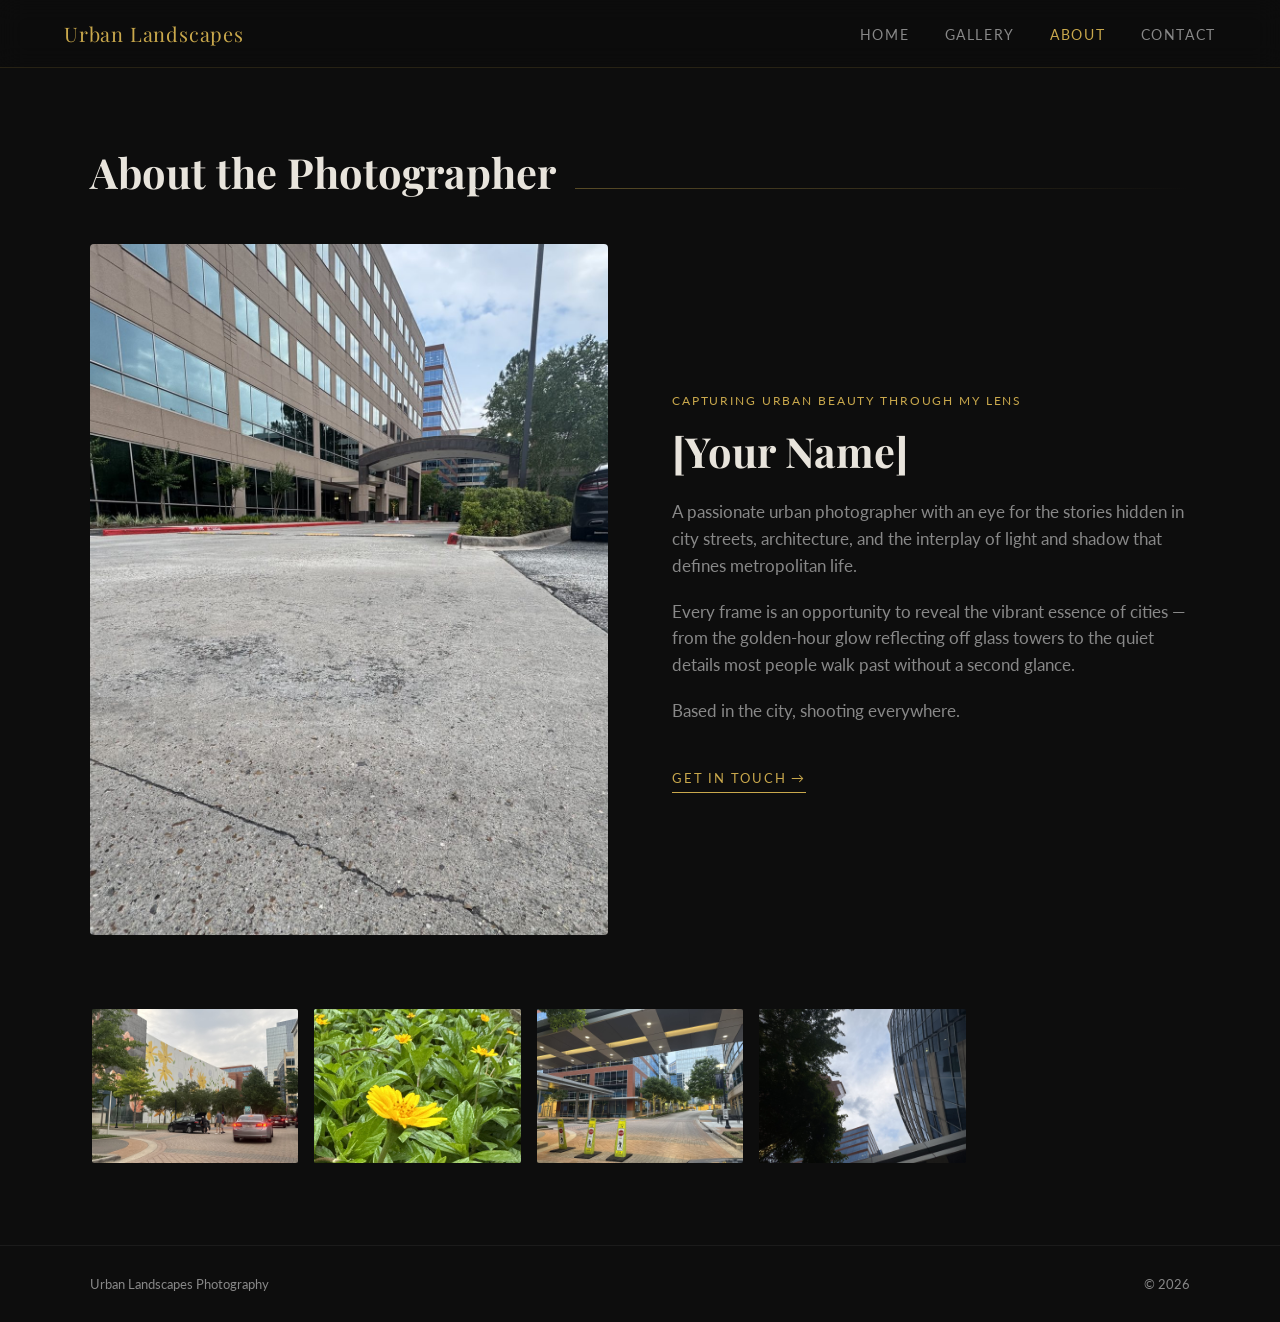
==== about.html @ cf636e56 "Initial commit: Urban Landscapes photography portfolio - 4-page site: Home, Gallery, About, Contact " ====
<!DOCTYPE html>
<html lang="en">
<head>
  <meta charset="UTF-8">
  <meta name="viewport" content="width=device-width, initial-scale=1.0">
  <title>About | Urban Landscapes</title>
  <link rel="preconnect" href="https://fonts.googleapis.com">
  <link rel="preconnect" href="https://fonts.gstatic.com" crossorigin>
  <link href="https://fonts.googleapis.com/css2?family=Playfair+Display:wght@700&family=Lato:wght@300;400&display=swap" rel="stylesheet">
  <link rel="stylesheet" href="css/style.css">
</head>
<body>

  <nav>
    <span class="nav-logo">Urban Landscapes</span>
    <ul class="nav-links">
      <li><a href="index.html">Home</a></li>
      <li><a href="gallery.html">Gallery</a></li>
      <li><a href="about.html">About</a></li>
      <li><a href="contact.html">Contact</a></li>
    </ul>
  </nav>

  <main class="page">
    <section class="section">
      <div class="section-header">
        <h2>About the Photographer</h2>
        <div class="section-line"></div>
      </div>

      <div class="about-grid">
        <div class="about-photo">
          <img src="images/IMG_1566.jpg" alt="Urban photography">
        </div>
        <div class="about-text">
          <span class="gold-label">Capturing urban beauty through my lens</span>
          <h2 style="margin-bottom:1.5rem;">[Your Name]</h2>
          <p>
            A passionate urban photographer with an eye for the stories hidden in city streets,
            architecture, and the interplay of light and shadow that defines metropolitan life.
          </p>
          <p>
            Every frame is an opportunity to reveal the vibrant essence of cities —
            from the golden-hour glow reflecting off glass towers to the quiet details
            most people walk past without a second glance.
          </p>
          <p>
            Based in the city, shooting everywhere.
          </p>
          <a href="contact.html" style="
            display:inline-block;
            margin-top:1.5rem;
            font-size:0.8rem;
            letter-spacing:0.14em;
            text-transform:uppercase;
            border-bottom:1px solid var(--gold);
            color:var(--gold);
            padding-bottom:3px;
          ">Get in touch →</a>
        </div>
      </div>

      <!-- Secondary photo strip -->
      <div style="margin-top:72px;">
        <div class="thumb-grid" style="grid-template-columns:repeat(auto-fill,minmax(200px,1fr)); gap:12px;">
          <div class="thumb" style="aspect-ratio:4/3;" onclick="window.location='gallery.html'">
            <img src="images/IMG_1589.jpg" alt="Urban scene" loading="lazy">
          </div>
          <div class="thumb" style="aspect-ratio:4/3;" onclick="window.location='gallery.html'">
            <img src="images/IMG_1612.jpg" alt="Urban floral" loading="lazy">
          </div>
          <div class="thumb" style="aspect-ratio:4/3;" onclick="window.location='gallery.html'">
            <img src="images/IMG_1615.jpg" alt="City street" loading="lazy">
          </div>
          <div class="thumb" style="aspect-ratio:4/3;" onclick="window.location='gallery.html'">
            <img src="images/IMG_1616.jpg" alt="Urban landscape" loading="lazy">
          </div>
        </div>
      </div>
    </section>
  </main>

  <footer>
    <span>Urban Landscapes Photography</span>
    <span>© 2026</span>
  </footer>

  <script src="js/gallery.js"></script>
</body>
</html>
---- css/style.css ----
/* ── Reset & Base ───────────────────────────────────── */
*, *::before, *::after { box-sizing: border-box; margin: 0; padding: 0; }

:root {
  --bg: #0d0d0d;
  --surface: #161616;
  --gold: #c9a84c;
  --gold-light: #e8c97a;
  --text: #e8e4dc;
  --muted: #888;
  --nav-h: 68px;
  --radius: 4px;
  --transition: 0.35s cubic-bezier(0.4, 0, 0.2, 1);
}

html { scroll-behavior: smooth; }

body {
  background: var(--bg);
  color: var(--text);
  font-family: 'Lato', sans-serif;
  font-size: 16px;
  line-height: 1.6;
  min-height: 100vh;
}

a { color: inherit; text-decoration: none; }
img { display: block; max-width: 100%; }

/* ── Typography ─────────────────────────────────────── */
h1, h2, h3 { font-family: 'Playfair Display', serif; font-weight: 700; line-height: 1.15; }
h1 { font-size: clamp(2.2rem, 6vw, 4.5rem); }
h2 { font-size: clamp(1.6rem, 4vw, 2.6rem); }
h3 { font-size: 1.2rem; }

/* ── Navigation ─────────────────────────────────────── */
nav {
  position: fixed; top: 0; left: 0; right: 0; z-index: 100;
  height: var(--nav-h);
  display: flex; align-items: center; justify-content: space-between;
  padding: 0 5%;
  background: rgba(13,13,13,0.92);
  backdrop-filter: blur(12px);
  border-bottom: 1px solid rgba(201,168,76,0.15);
}

.nav-logo {
  font-family: 'Playfair Display', serif;
  font-size: 1.25rem;
  color: var(--gold);
  letter-spacing: 0.04em;
}

.nav-links { display: flex; gap: 2.2rem; list-style: none; }

.nav-links a {
  font-size: 0.85rem;
  letter-spacing: 0.12em;
  text-transform: uppercase;
  color: var(--muted);
  transition: color var(--transition);
}
.nav-links a:hover,
.nav-links a.active { color: var(--gold); }

/* ── Page wrapper ───────────────────────────────────── */
.page { padding-top: var(--nav-h); }

/* ── Hero (index) ───────────────────────────────────── */
.hero {
  position: relative;
  height: calc(100vh - var(--nav-h));
  min-height: 520px;
  overflow: hidden;
  cursor: pointer;
}

.hero img {
  width: 100%; height: 100%;
  object-fit: cover;
  transition: transform 0.6s ease;
}
.hero:hover img { transform: scale(1.02); }

.hero-overlay {
  position: absolute; inset: 0;
  background: linear-gradient(to top, rgba(0,0,0,0.75) 0%, rgba(0,0,0,0.15) 60%, transparent 100%);
}

.hero-text {
  position: absolute; bottom: 0; left: 0; right: 0;
  padding: 5% 7%;
}
.hero-text h1 {
  color: #fff;
  text-shadow: 0 2px 24px rgba(0,0,0,0.6);
  margin-bottom: 0.5rem;
}
.hero-tagline {
  font-size: clamp(0.9rem, 2vw, 1.1rem);
  color: var(--gold-light);
  letter-spacing: 0.08em;
}

/* ── Section ────────────────────────────────────────── */
.section { padding: 80px 7%; }
.section-header {
  display: flex; align-items: baseline; gap: 1.2rem;
  margin-bottom: 48px;
}
.section-header h2 { color: var(--text); }
.section-line {
  flex: 1; height: 1px;
  background: linear-gradient(to right, rgba(201,168,76,0.4), transparent);
}

/* ── Gallery grid ───────────────────────────────────── */
.gallery-page .featured-wrap {
  margin-bottom: 32px;
  position: relative;
  aspect-ratio: 16/9;
  overflow: hidden;
  border-radius: var(--radius);
  background: #111;
}

.featured-wrap img#featured-img {
  width: 100%; height: 100%;
  object-fit: cover;
  transition: opacity 0.3s ease;
}

.featured-wrap.loading img#featured-img { opacity: 0; }

.featured-caption {
  margin-top: 10px;
  font-size: 0.82rem;
  color: var(--muted);
  letter-spacing: 0.06em;
  text-align: right;
}

.thumb-grid {
  display: grid;
  grid-template-columns: repeat(auto-fill, minmax(160px, 1fr));
  gap: 10px;
}

.thumb {
  aspect-ratio: 4/3;
  overflow: hidden;
  border-radius: var(--radius);
  cursor: pointer;
  border: 2px solid transparent;
  transition: border-color var(--transition), transform var(--transition);
}
.thumb img {
  width: 100%; height: 100%;
  object-fit: cover;
  transition: transform var(--transition);
}
.thumb:hover img { transform: scale(1.06); }
.thumb:hover { border-color: rgba(201,168,76,0.5); }
.thumb.active { border-color: var(--gold); }

/* ── About ──────────────────────────────────────────── */
.about-grid {
  display: grid;
  grid-template-columns: 1fr 1fr;
  gap: 64px;
  align-items: center;
}

.about-photo {
  aspect-ratio: 3/4;
  overflow: hidden;
  border-radius: var(--radius);
}
.about-photo img { width: 100%; height: 100%; object-fit: cover; }

.about-text p {
  color: var(--muted);
  margin-bottom: 1.2rem;
  font-size: 1.05rem;
}

.about-text .gold-label {
  display: inline-block;
  font-size: 0.78rem;
  letter-spacing: 0.15em;
  text-transform: uppercase;
  color: var(--gold);
  margin-bottom: 1rem;
}

/* ── Home thumbnail strip ───────────────────────────── */
.home-strip { padding: 0 7% 80px; }
.home-strip h2 { margin-bottom: 24px; }

/* ── Contact ────────────────────────────────────────── */
.contact-grid {
  display: grid;
  grid-template-columns: 1fr 1fr;
  gap: 64px;
  align-items: start;
}

.contact-photo {
  aspect-ratio: 3/4;
  overflow: hidden;
  border-radius: var(--radius);
}
.contact-photo img { width: 100%; height: 100%; object-fit: cover; }

.contact-info p { color: var(--muted); margin-bottom: 0.5rem; }
.contact-info .gold-label {
  display: inline-block;
  font-size: 0.78rem;
  letter-spacing: 0.15em;
  text-transform: uppercase;
  color: var(--gold);
  margin-bottom: 1.4rem;
}

form { display: flex; flex-direction: column; gap: 16px; margin-top: 2rem; }

input, textarea {
  background: var(--surface);
  border: 1px solid rgba(255,255,255,0.08);
  border-radius: var(--radius);
  color: var(--text);
  font-family: inherit;
  font-size: 0.95rem;
  padding: 12px 16px;
  transition: border-color var(--transition);
  outline: none;
  width: 100%;
}
input:focus, textarea:focus { border-color: var(--gold); }
textarea { resize: vertical; min-height: 120px; }

button[type="submit"] {
  background: transparent;
  border: 1px solid var(--gold);
  border-radius: var(--radius);
  color: var(--gold);
  cursor: pointer;
  font-family: inherit;
  font-size: 0.82rem;
  letter-spacing: 0.14em;
  padding: 13px 28px;
  text-transform: uppercase;
  transition: background var(--transition), color var(--transition);
  align-self: flex-start;
}
button[type="submit"]:hover { background: var(--gold); color: var(--bg); }

/* ── Footer ─────────────────────────────────────────── */
footer {
  border-top: 1px solid rgba(255,255,255,0.06);
  padding: 28px 7%;
  display: flex; align-items: center; justify-content: space-between;
  font-size: 0.8rem; color: var(--muted);
}

/* ── Lightbox ───────────────────────────────────────── */
.lightbox {
  display: none;
  position: fixed; inset: 0; z-index: 999;
  background: rgba(0,0,0,0.94);
  align-items: center; justify-content: center;
  cursor: zoom-out;
}
.lightbox.open { display: flex; }
.lightbox img {
  max-width: 92vw; max-height: 92vh;
  object-fit: contain;
  border-radius: var(--radius);
  box-shadow: 0 24px 80px rgba(0,0,0,0.8);
  cursor: default;
}
.lightbox-close {
  position: absolute; top: 20px; right: 24px;
  font-size: 2rem; color: #fff; cursor: pointer; line-height: 1;
  opacity: 0.7; transition: opacity 0.2s;
}
.lightbox-close:hover { opacity: 1; }

/* ── Responsive ─────────────────────────────────────── */
@media (max-width: 768px) {
  .about-grid, .contact-grid { grid-template-columns: 1fr; gap: 36px; }
  .thumb-grid { grid-template-columns: repeat(auto-fill, minmax(110px, 1fr)); }
  nav { padding: 0 4%; }
  .nav-links { gap: 1.2rem; }
  .section { padding: 56px 5%; }
}

@media (max-width: 480px) {
  .nav-links a { font-size: 0.75rem; letter-spacing: 0.06em; }
  .thumb-grid { grid-template-columns: repeat(3, 1fr); }
}
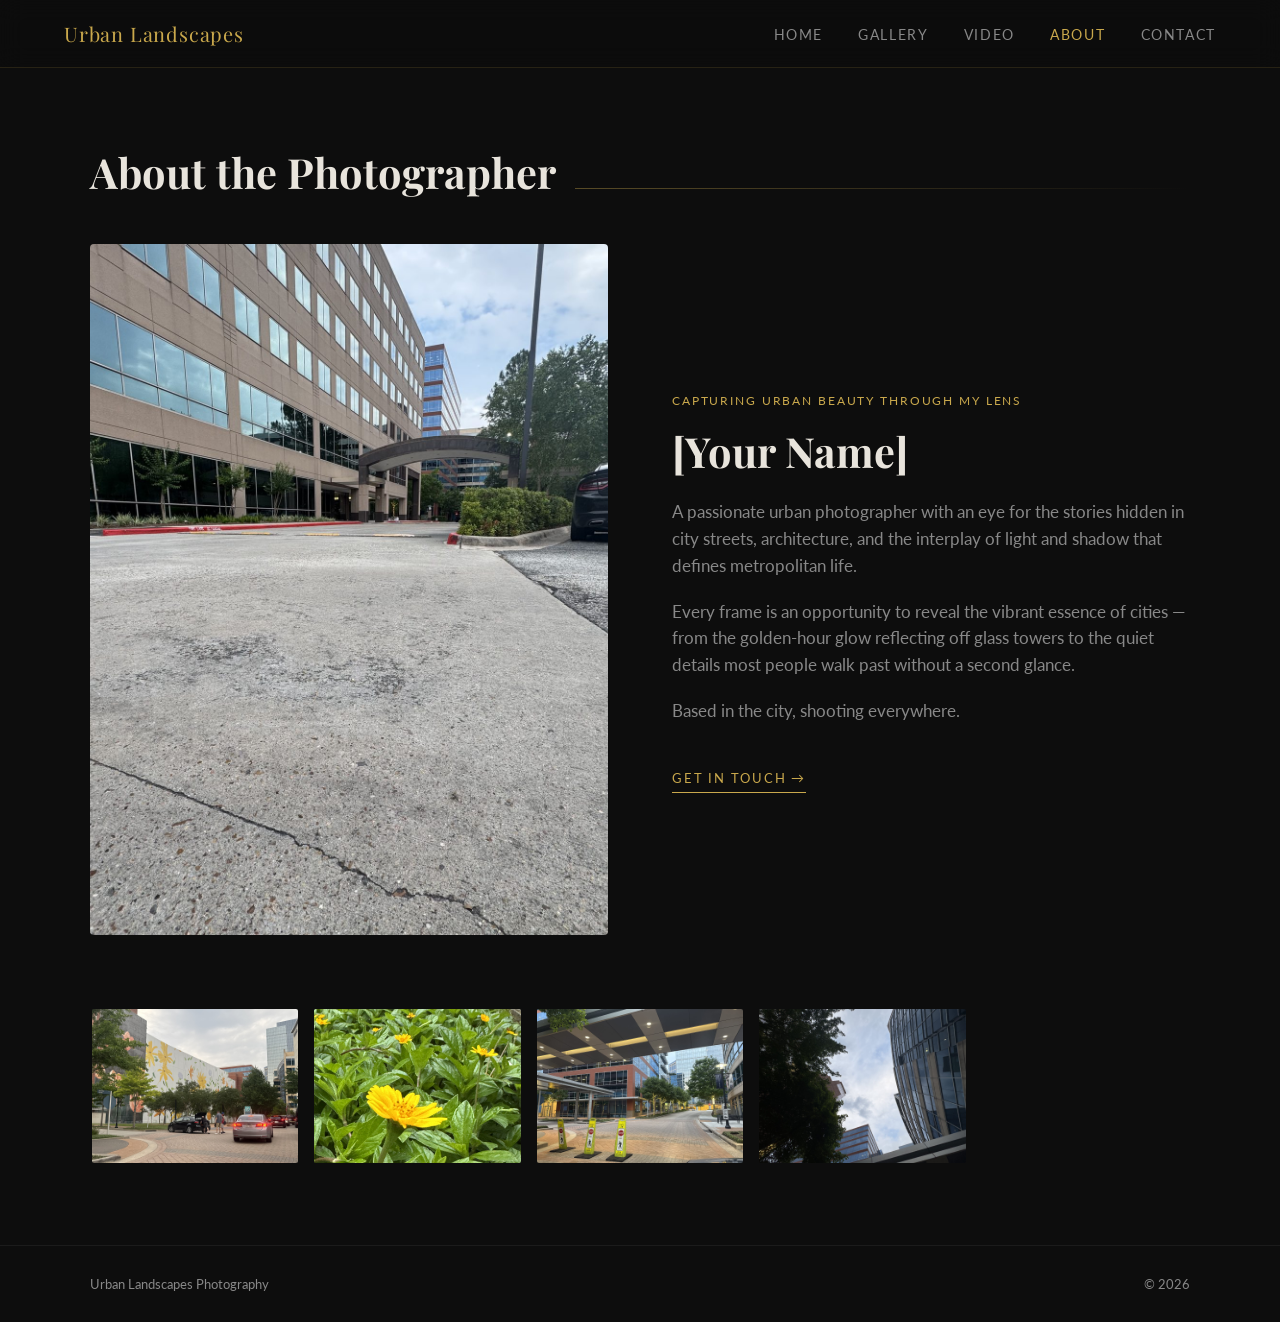
==== commit 627289cf: "Add Video page with YouTube embed, update nav on all pages" ====
--- a/about.html
+++ b/about.html
@@ -16,6 +16,7 @@
     <ul class="nav-links">
       <li><a href="index.html">Home</a></li>
       <li><a href="gallery.html">Gallery</a></li>
+      <li><a href="video.html">Video</a></li>
       <li><a href="about.html">About</a></li>
       <li><a href="contact.html">Contact</a></li>
     </ul>
--- a/css/style.css
+++ b/css/style.css
@@ -114,40 +114,50 @@
   background: linear-gradient(to right, rgba(201,168,76,0.4), transparent);
 }
 
-/* ── Gallery grid ───────────────────────────────────── */
-.gallery-page .featured-wrap {
-  margin-bottom: 32px;
+/* ── Gallery collage ────────────────────────────────── */
+.gallery-page .section {
+  padding-top: 32px;
+  padding-bottom: 48px;
+}
+
+.gallery-page .section-header {
+  margin-bottom: 24px;
+}
+
+.collage {
+  columns: 4;
+  column-gap: 8px;
+}
+
+.collage-item {
+  break-inside: avoid;
+  margin-bottom: 8px;
+  overflow: hidden;
+  border-radius: var(--radius);
+  cursor: zoom-in;
   position: relative;
-  aspect-ratio: 16/9;
-  overflow: hidden;
-  border-radius: var(--radius);
-  background: #111;
-}
-
-.featured-wrap img#featured-img {
-  width: 100%; height: 100%;
-  object-fit: cover;
-  transition: opacity 0.3s ease;
-}
-
-.featured-wrap.loading img#featured-img { opacity: 0; }
-
-.featured-caption {
-  margin-top: 10px;
-  font-size: 0.82rem;
-  color: var(--muted);
-  letter-spacing: 0.06em;
-  text-align: right;
+}
+
+.collage-item img {
+  width: 100%;
+  height: auto;
+  display: block;
+  transition: transform var(--transition), filter var(--transition);
+}
+
+.collage-item:hover img {
+  transform: scale(1.03);
+  filter: brightness(1.08);
 }
 
 .thumb-grid {
   display: grid;
   grid-template-columns: repeat(auto-fill, minmax(160px, 1fr));
-  gap: 10px;
+  gap: 8px;
 }
 
 .thumb {
-  aspect-ratio: 4/3;
+  aspect-ratio: 3/2;
   overflow: hidden;
   border-radius: var(--radius);
   cursor: pointer;
@@ -287,7 +297,9 @@
 .lightbox-close:hover { opacity: 1; }
 
 /* ── Responsive ─────────────────────────────────────── */
+@media (max-width: 1100px) { .collage { columns: 3; } }
 @media (max-width: 768px) {
+  .collage { columns: 2; }
   .about-grid, .contact-grid { grid-template-columns: 1fr; gap: 36px; }
   .thumb-grid { grid-template-columns: repeat(auto-fill, minmax(110px, 1fr)); }
   nav { padding: 0 4%; }
@@ -296,6 +308,7 @@
 }
 
 @media (max-width: 480px) {
+  .collage { columns: 2; }
   .nav-links a { font-size: 0.75rem; letter-spacing: 0.06em; }
   .thumb-grid { grid-template-columns: repeat(3, 1fr); }
 }
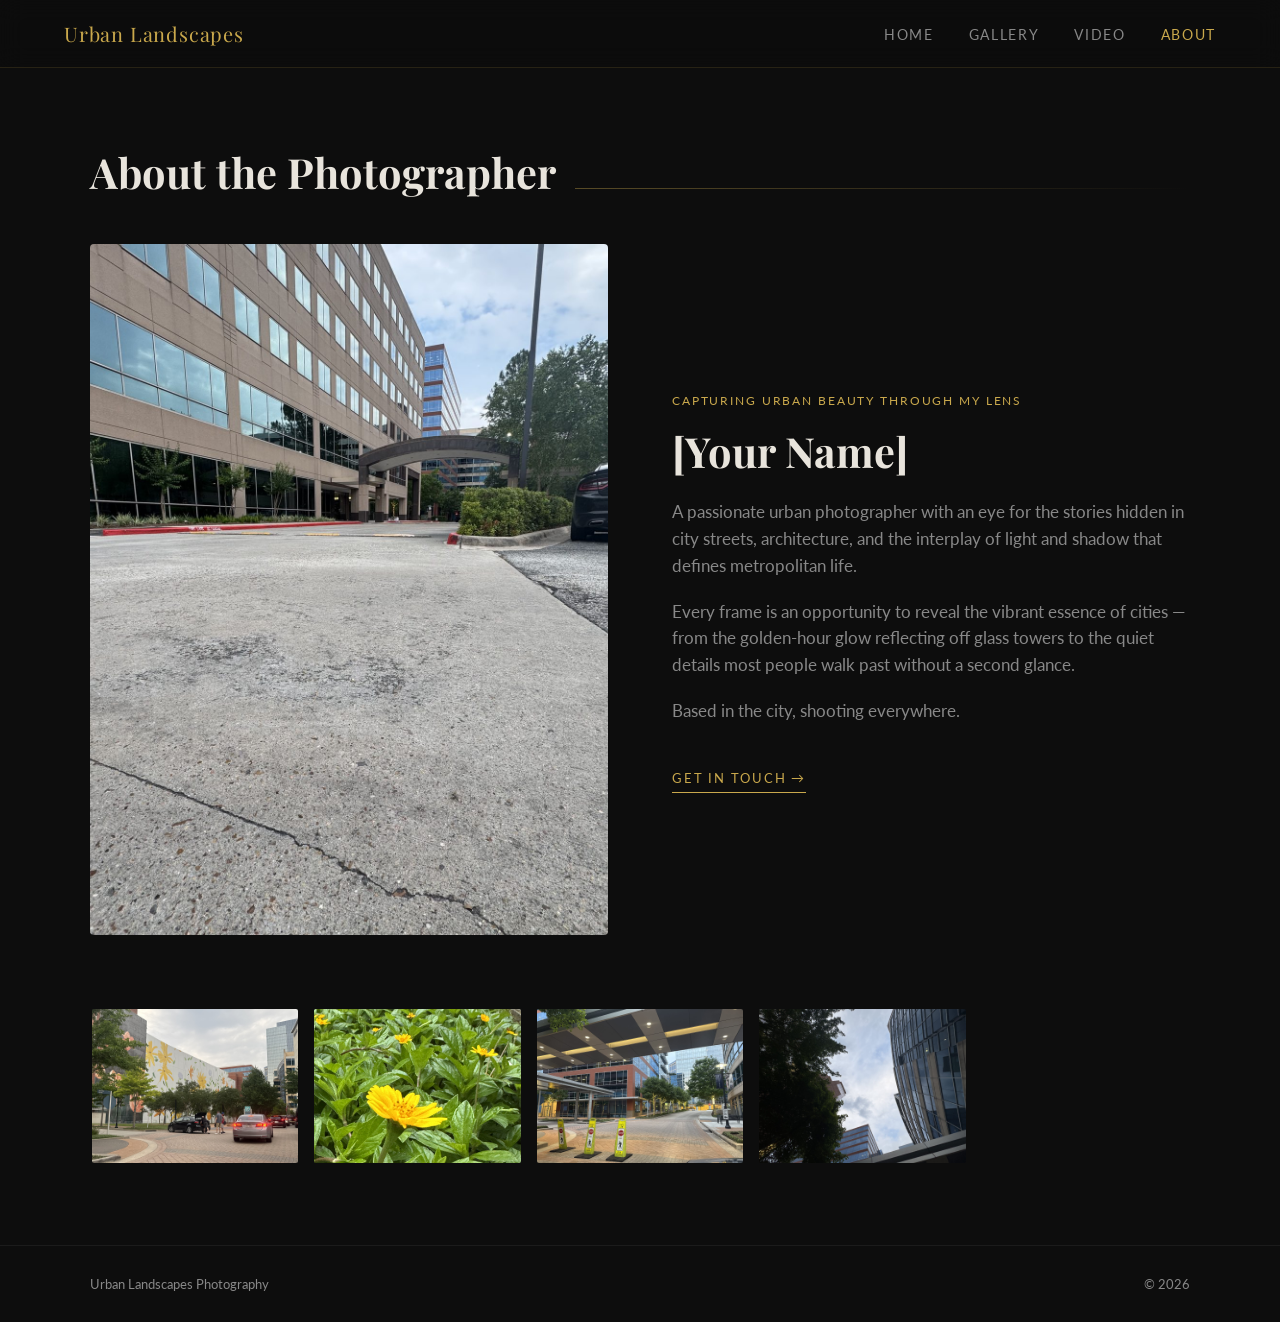
==== commit e29831ee: "Remove Contact page and nav link" ====
--- a/about.html
+++ b/about.html
@@ -18,7 +18,6 @@
       <li><a href="gallery.html">Gallery</a></li>
       <li><a href="video.html">Video</a></li>
       <li><a href="about.html">About</a></li>
-      <li><a href="contact.html">Contact</a></li>
     </ul>
   </nav>
 
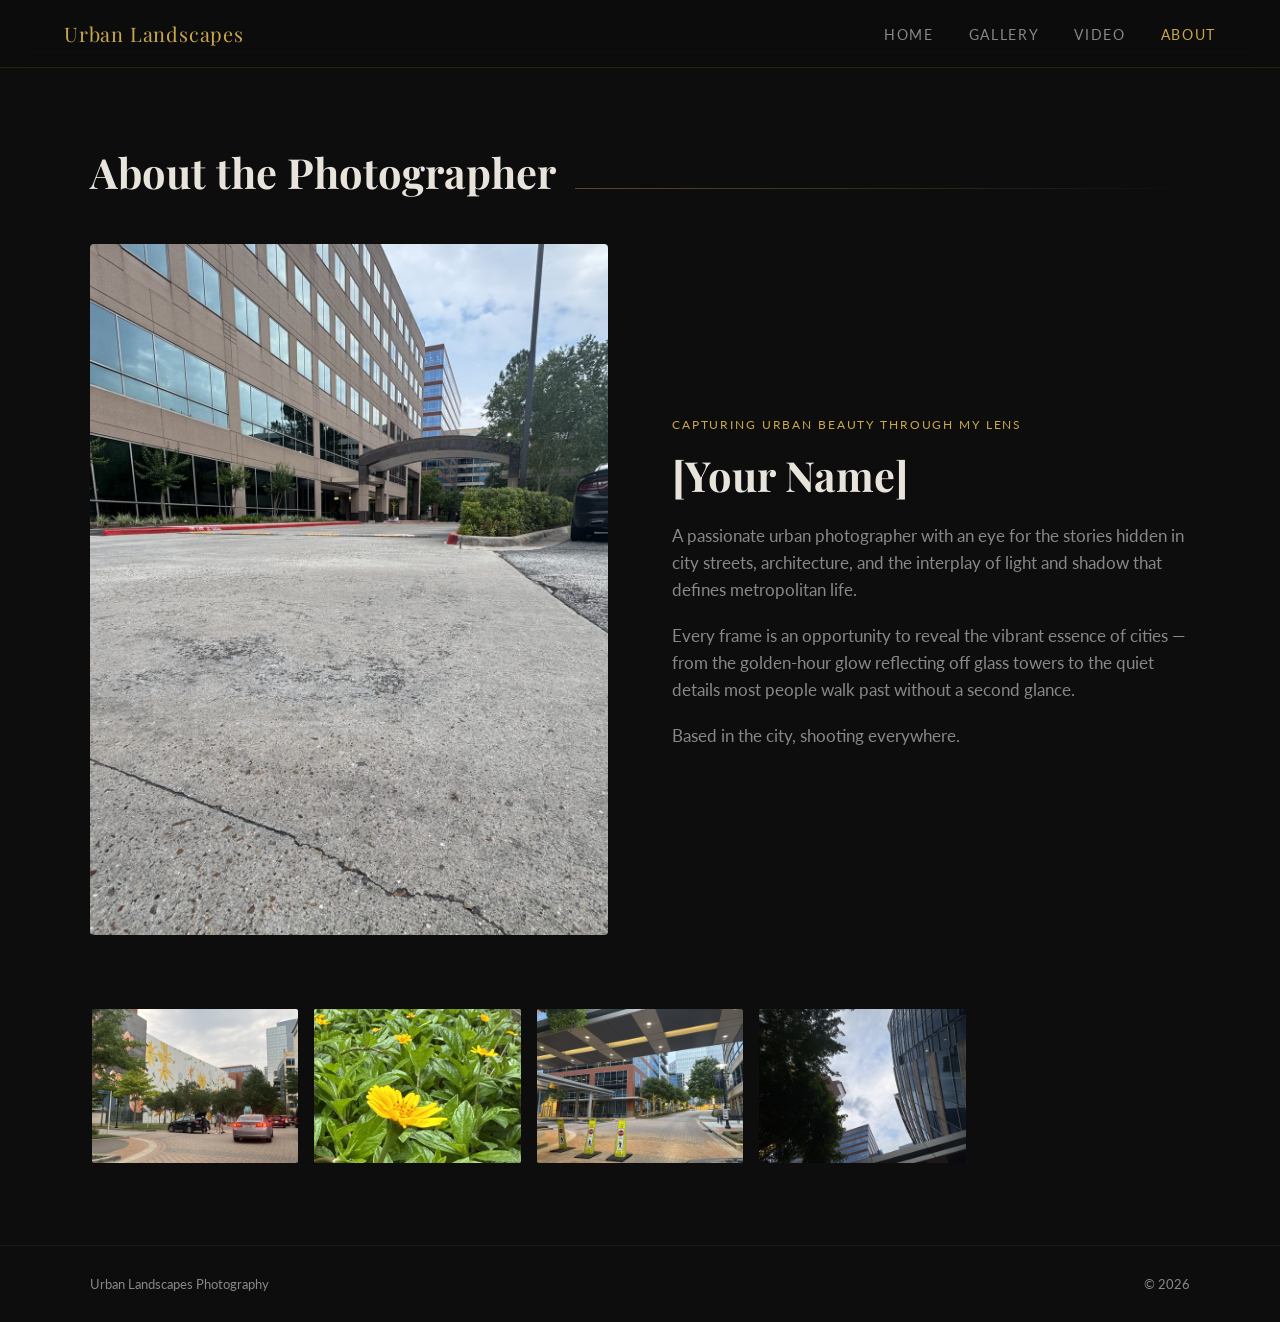
==== commit 3ea7ff00: "Remove Get in touch link from About page" ====
--- a/about.html
+++ b/about.html
@@ -47,16 +47,6 @@
           <p>
             Based in the city, shooting everywhere.
           </p>
-          <a href="contact.html" style="
-            display:inline-block;
-            margin-top:1.5rem;
-            font-size:0.8rem;
-            letter-spacing:0.14em;
-            text-transform:uppercase;
-            border-bottom:1px solid var(--gold);
-            color:var(--gold);
-            padding-bottom:3px;
-          ">Get in touch →</a>
         </div>
       </div>
 
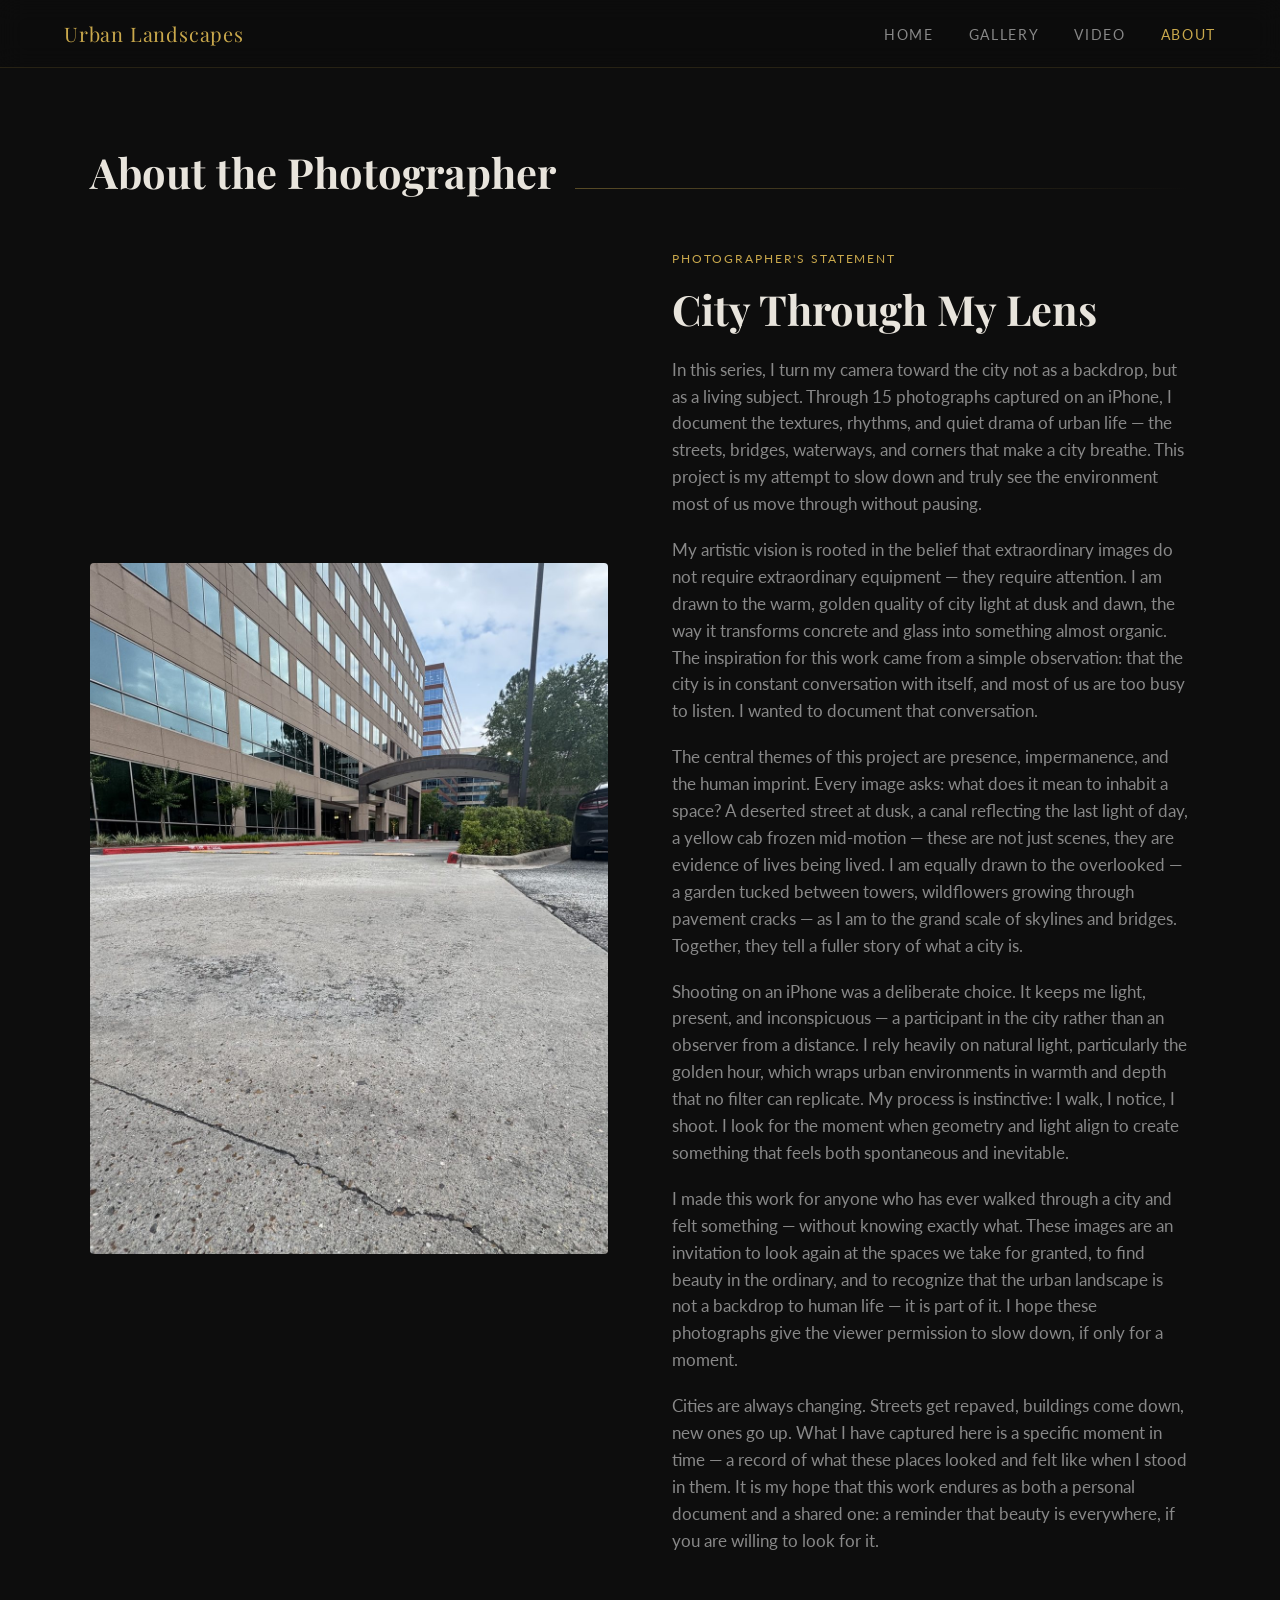
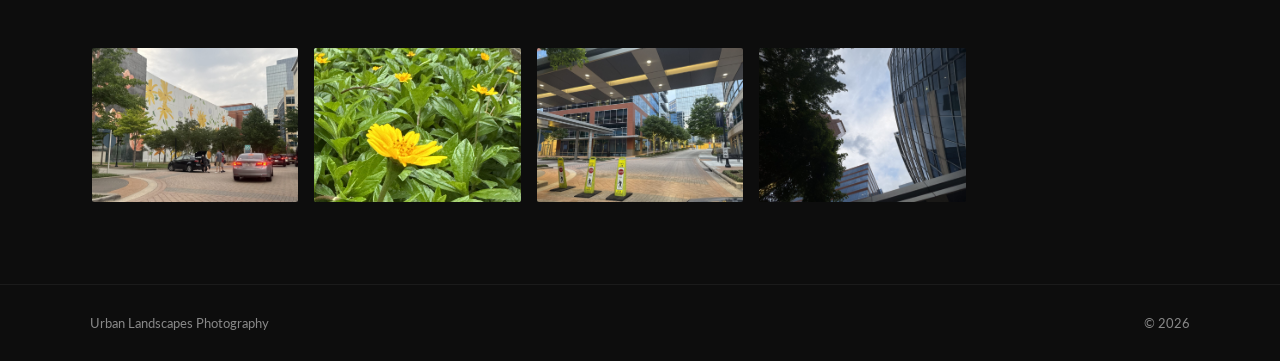
==== commit 02d43027: "Add Photographer's Statement to About page" ====
--- a/about.html
+++ b/about.html
@@ -33,19 +33,59 @@
           <img src="images/IMG_1566.jpg" alt="Urban photography">
         </div>
         <div class="about-text">
-          <span class="gold-label">Capturing urban beauty through my lens</span>
-          <h2 style="margin-bottom:1.5rem;">[Your Name]</h2>
+          <span class="gold-label">Photographer's Statement</span>
+          <h2 style="margin-bottom:1.5rem;">City Through My Lens</h2>
+
           <p>
-            A passionate urban photographer with an eye for the stories hidden in city streets,
-            architecture, and the interplay of light and shadow that defines metropolitan life.
+            In this series, I turn my camera toward the city not as a backdrop, but as a living subject.
+            Through 15 photographs captured on an iPhone, I document the textures, rhythms, and quiet
+            drama of urban life — the streets, bridges, waterways, and corners that make a city
+            breathe. This project is my attempt to slow down and truly see the environment most of us
+            move through without pausing.
           </p>
+
           <p>
-            Every frame is an opportunity to reveal the vibrant essence of cities —
-            from the golden-hour glow reflecting off glass towers to the quiet details
-            most people walk past without a second glance.
+            My artistic vision is rooted in the belief that extraordinary images do not require
+            extraordinary equipment — they require attention. I am drawn to the warm, golden quality
+            of city light at dusk and dawn, the way it transforms concrete and glass into something
+            almost organic. The inspiration for this work came from a simple observation: that the
+            city is in constant conversation with itself, and most of us are too busy to listen.
+            I wanted to document that conversation.
           </p>
+
           <p>
-            Based in the city, shooting everywhere.
+            The central themes of this project are presence, impermanence, and the human imprint.
+            Every image asks: what does it mean to inhabit a space? A deserted street at dusk,
+            a canal reflecting the last light of day, a yellow cab frozen mid-motion — these are
+            not just scenes, they are evidence of lives being lived. I am equally drawn to the
+            overlooked — a garden tucked between towers, wildflowers growing through pavement cracks —
+            as I am to the grand scale of skylines and bridges. Together, they tell a fuller story
+            of what a city is.
+          </p>
+
+          <p>
+            Shooting on an iPhone was a deliberate choice. It keeps me light, present, and
+            inconspicuous — a participant in the city rather than an observer from a distance.
+            I rely heavily on natural light, particularly the golden hour, which wraps urban
+            environments in warmth and depth that no filter can replicate. My process is instinctive:
+            I walk, I notice, I shoot. I look for the moment when geometry and light align to
+            create something that feels both spontaneous and inevitable.
+          </p>
+
+          <p>
+            I made this work for anyone who has ever walked through a city and felt something —
+            without knowing exactly what. These images are an invitation to look again at the
+            spaces we take for granted, to find beauty in the ordinary, and to recognize that
+            the urban landscape is not a backdrop to human life — it is part of it. I hope
+            these photographs give the viewer permission to slow down, if only for a moment.
+          </p>
+
+          <p>
+            Cities are always changing. Streets get repaved, buildings come down, new ones go up.
+            What I have captured here is a specific moment in time — a record of what these
+            places looked and felt like when I stood in them. It is my hope that this work
+            endures as both a personal document and a shared one: a reminder that beauty
+            is everywhere, if you are willing to look for it.
           </p>
         </div>
       </div>
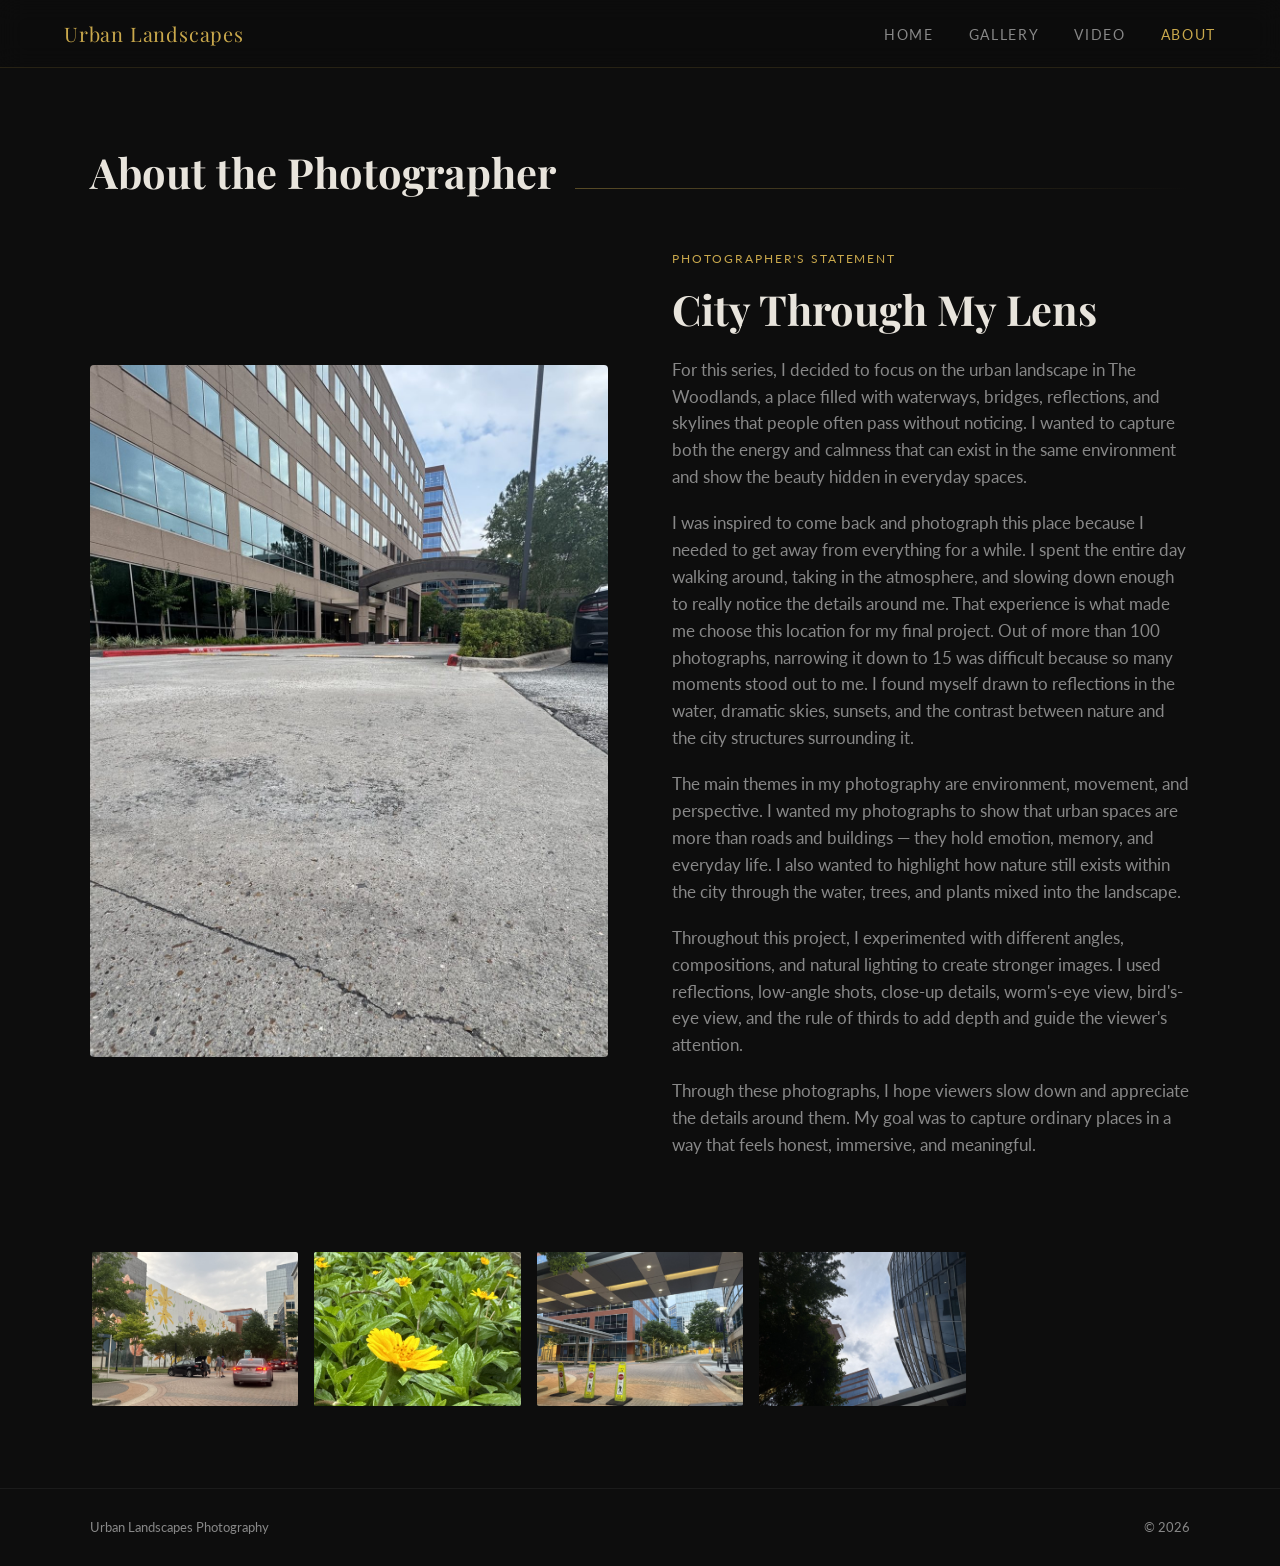
==== commit 669deed6: "Rewrite Photographer's Statement with personal text about The Woodlands" ====
--- a/about.html
+++ b/about.html
@@ -37,55 +37,40 @@
           <h2 style="margin-bottom:1.5rem;">City Through My Lens</h2>
 
           <p>
-            In this series, I turn my camera toward the city not as a backdrop, but as a living subject.
-            Through 15 photographs captured on an iPhone, I document the textures, rhythms, and quiet
-            drama of urban life — the streets, bridges, waterways, and corners that make a city
-            breathe. This project is my attempt to slow down and truly see the environment most of us
-            move through without pausing.
+            For this series, I decided to focus on the urban landscape in The Woodlands, a place
+            filled with waterways, bridges, reflections, and skylines that people often pass without
+            noticing. I wanted to capture both the energy and calmness that can exist in the same
+            environment and show the beauty hidden in everyday spaces.
           </p>
 
           <p>
-            My artistic vision is rooted in the belief that extraordinary images do not require
-            extraordinary equipment — they require attention. I am drawn to the warm, golden quality
-            of city light at dusk and dawn, the way it transforms concrete and glass into something
-            almost organic. The inspiration for this work came from a simple observation: that the
-            city is in constant conversation with itself, and most of us are too busy to listen.
-            I wanted to document that conversation.
+            I was inspired to come back and photograph this place because I needed to get away from
+            everything for a while. I spent the entire day walking around, taking in the atmosphere,
+            and slowing down enough to really notice the details around me. That experience is what
+            made me choose this location for my final project. Out of more than 100 photographs,
+            narrowing it down to 15 was difficult because so many moments stood out to me. I found
+            myself drawn to reflections in the water, dramatic skies, sunsets, and the contrast
+            between nature and the city structures surrounding it.
           </p>
 
           <p>
-            The central themes of this project are presence, impermanence, and the human imprint.
-            Every image asks: what does it mean to inhabit a space? A deserted street at dusk,
-            a canal reflecting the last light of day, a yellow cab frozen mid-motion — these are
-            not just scenes, they are evidence of lives being lived. I am equally drawn to the
-            overlooked — a garden tucked between towers, wildflowers growing through pavement cracks —
-            as I am to the grand scale of skylines and bridges. Together, they tell a fuller story
-            of what a city is.
+            The main themes in my photography are environment, movement, and perspective. I wanted
+            my photographs to show that urban spaces are more than roads and buildings — they hold
+            emotion, memory, and everyday life. I also wanted to highlight how nature still exists
+            within the city through the water, trees, and plants mixed into the landscape.
           </p>
 
           <p>
-            Shooting on an iPhone was a deliberate choice. It keeps me light, present, and
-            inconspicuous — a participant in the city rather than an observer from a distance.
-            I rely heavily on natural light, particularly the golden hour, which wraps urban
-            environments in warmth and depth that no filter can replicate. My process is instinctive:
-            I walk, I notice, I shoot. I look for the moment when geometry and light align to
-            create something that feels both spontaneous and inevitable.
+            Throughout this project, I experimented with different angles, compositions, and natural
+            lighting to create stronger images. I used reflections, low-angle shots, close-up details,
+            worm's-eye view, bird's-eye view, and the rule of thirds to add depth and guide the
+            viewer's attention.
           </p>
 
           <p>
-            I made this work for anyone who has ever walked through a city and felt something —
-            without knowing exactly what. These images are an invitation to look again at the
-            spaces we take for granted, to find beauty in the ordinary, and to recognize that
-            the urban landscape is not a backdrop to human life — it is part of it. I hope
-            these photographs give the viewer permission to slow down, if only for a moment.
-          </p>
-
-          <p>
-            Cities are always changing. Streets get repaved, buildings come down, new ones go up.
-            What I have captured here is a specific moment in time — a record of what these
-            places looked and felt like when I stood in them. It is my hope that this work
-            endures as both a personal document and a shared one: a reminder that beauty
-            is everywhere, if you are willing to look for it.
+            Through these photographs, I hope viewers slow down and appreciate the details around
+            them. My goal was to capture ordinary places in a way that feels honest, immersive,
+            and meaningful.
           </p>
         </div>
       </div>
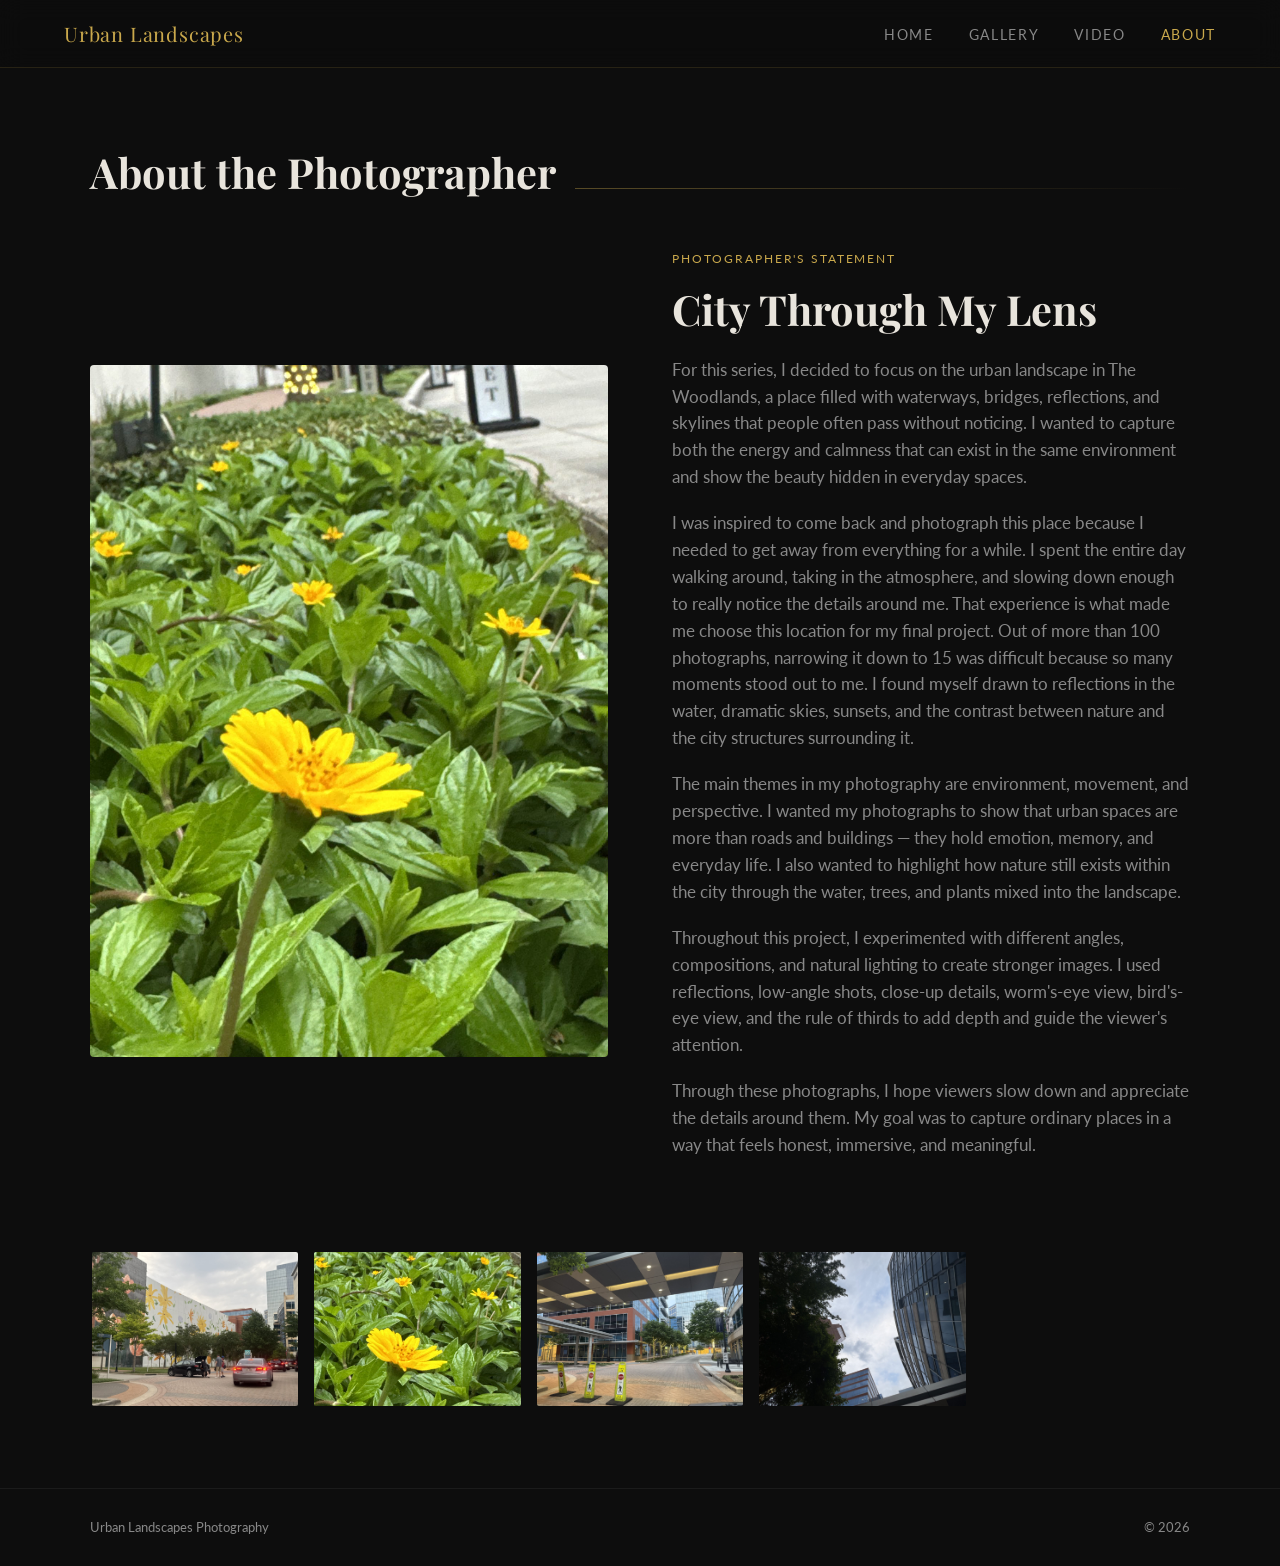
==== commit d8e975b9: "Change about page photo to flower image (IMG_1612)" ====
--- a/about.html
+++ b/about.html
@@ -30,7 +30,7 @@
 
       <div class="about-grid">
         <div class="about-photo">
-          <img src="images/IMG_1566.jpg" alt="Urban photography">
+          <img src="images/IMG_1612.jpg" alt="Urban floral">
         </div>
         <div class="about-text">
           <span class="gold-label">Photographer's Statement</span>
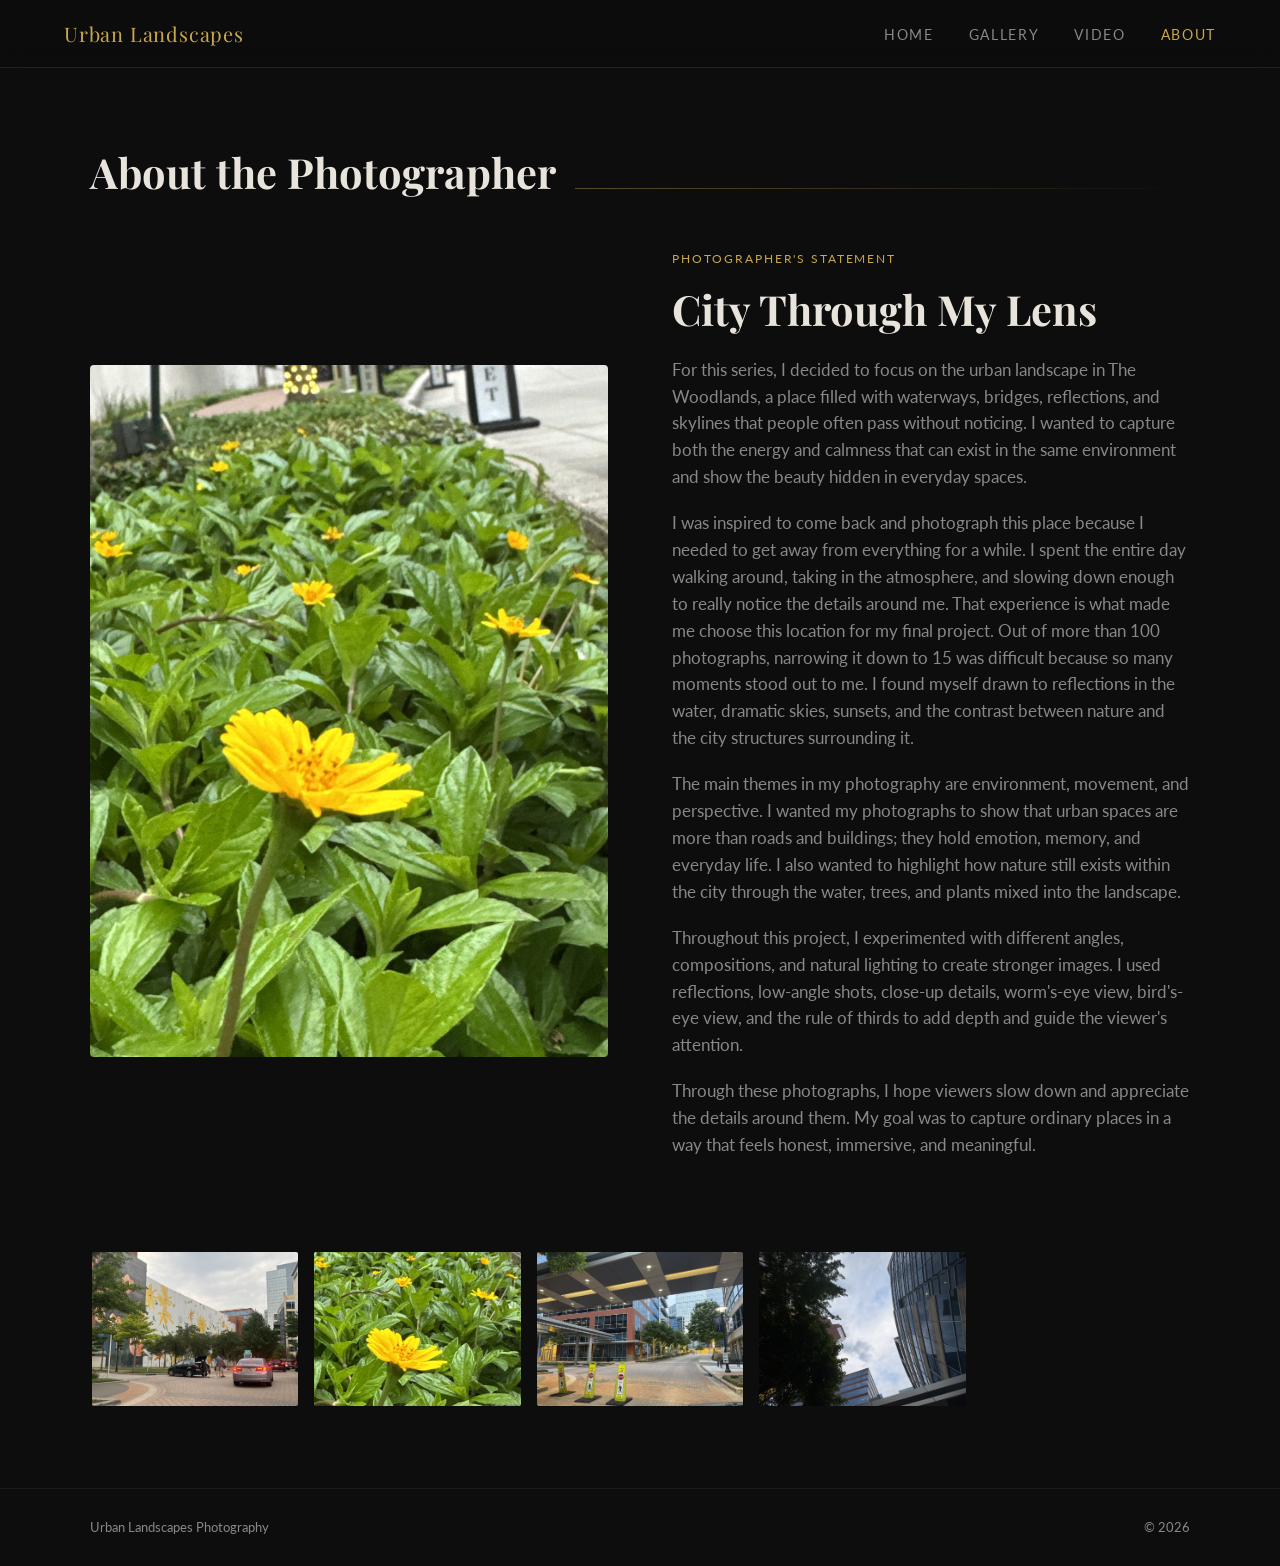
==== commit 0498b140: "Fix semicolon in Photographer's Statement" ====
--- a/about.html
+++ b/about.html
@@ -55,7 +55,7 @@
 
           <p>
             The main themes in my photography are environment, movement, and perspective. I wanted
-            my photographs to show that urban spaces are more than roads and buildings — they hold
+            my photographs to show that urban spaces are more than roads and buildings; they hold
             emotion, memory, and everyday life. I also wanted to highlight how nature still exists
             within the city through the water, trees, and plants mixed into the landscape.
           </p>
--- a/css/style.css
+++ b/css/style.css
@@ -182,11 +182,10 @@
 }
 
 .about-photo {
-  aspect-ratio: 3/4;
-  overflow: hidden;
-  border-radius: var(--radius);
-}
-.about-photo img { width: 100%; height: 100%; object-fit: cover; }
+  overflow: hidden;
+  border-radius: var(--radius);
+}
+.about-photo img { width: 100%; height: auto; object-fit: contain; }
 
 .about-text p {
   color: var(--muted);
